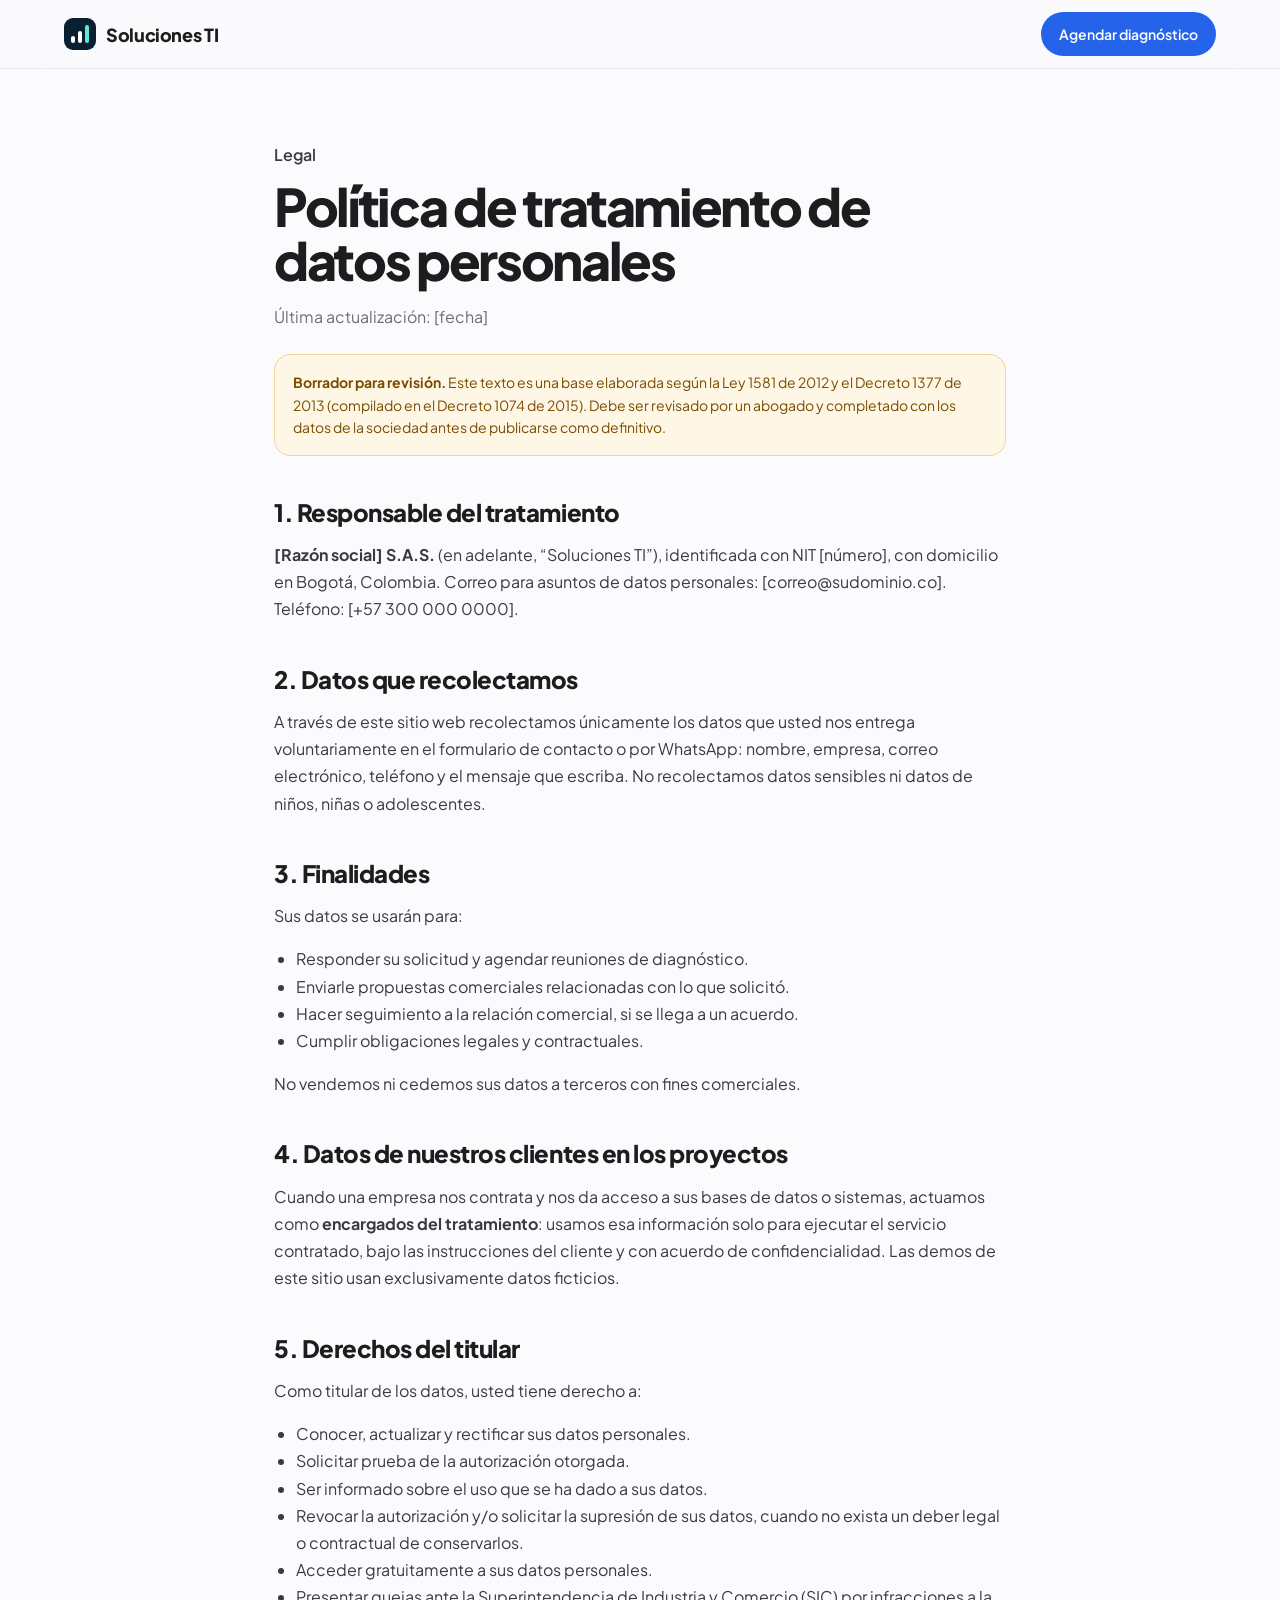
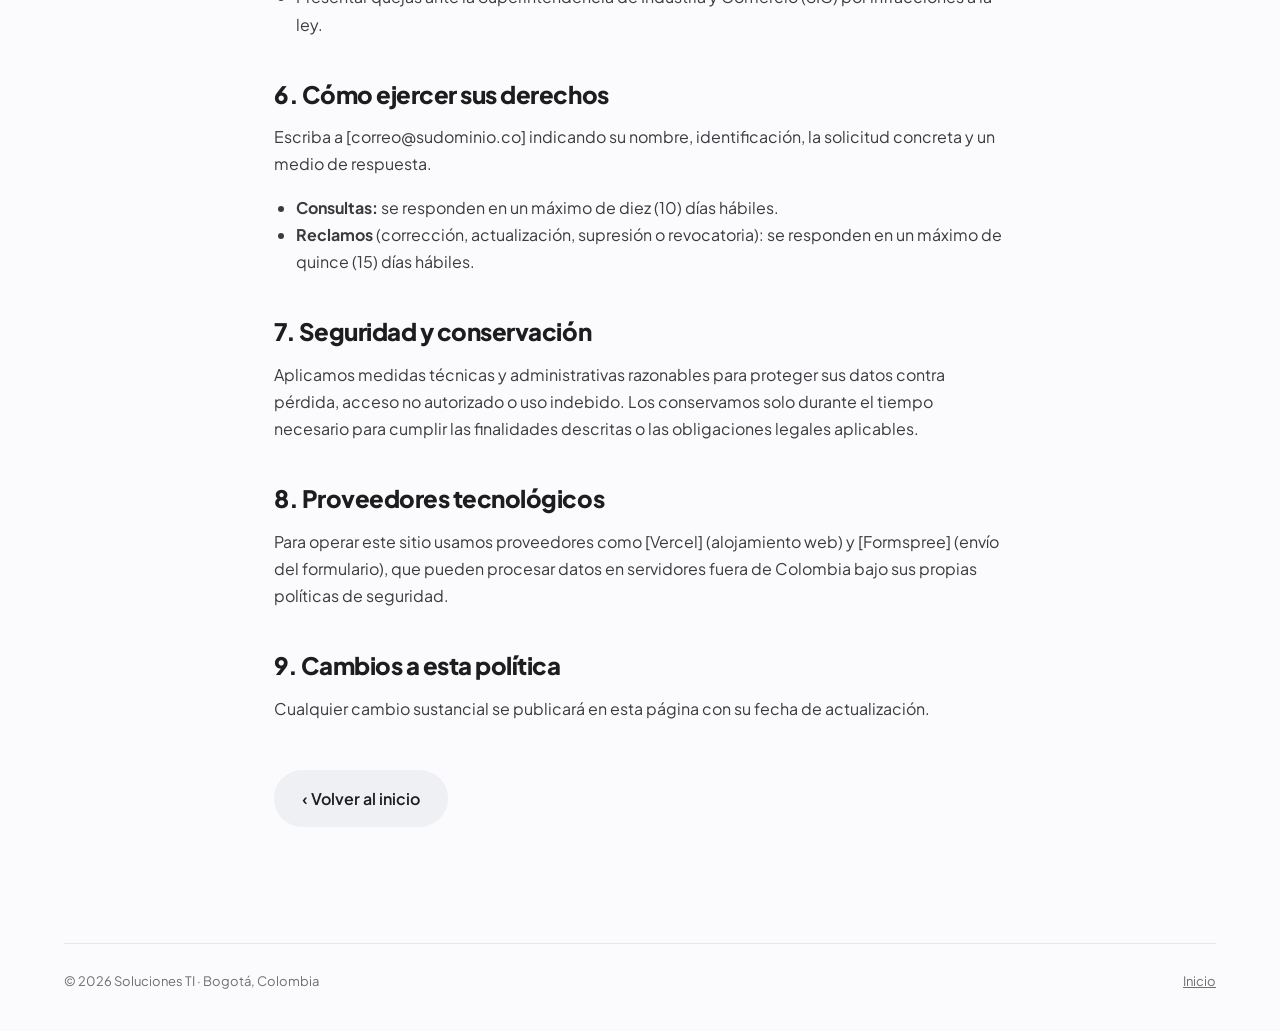
==== privacidad.html @ da324f56 "Fase 1: Soluciones TI para pymes y mapa interactivo - Mensaje para pymes con sector construcción des" ====
<!doctype html>
<html lang="es">
<head>
<meta charset="utf-8">
<meta name="viewport" content="width=device-width, initial-scale=1">
<title>Política de privacidad · Soluciones TI</title>
<meta name="description" content="Política de tratamiento de datos personales de Soluciones TI, conforme a la Ley 1581 de 2012.">
<meta name="robots" content="noindex">
<link rel="icon" href="favicon.svg" type="image/svg+xml">
<link rel="preconnect" href="https://fonts.googleapis.com">
<link rel="preconnect" href="https://fonts.gstatic.com" crossorigin>
<link rel="stylesheet" href="https://fonts.googleapis.com/css2?family=Plus+Jakarta+Sans:wght@400;500;600;700;800&display=swap">
<link rel="stylesheet" href="styles.css">
</head>
<body>
<header>
  <div class="wrap nav">
    <a href="index.html" class="brand"><span class="logo" aria-hidden="true"><i style="height:7px"></i><i style="height:12px"></i><i style="height:18px;background:var(--teal)"></i></span>Soluciones TI</a>
    <nav aria-label="Principal"><a href="index.html#contacto" class="btn btn-primary btn-sm">Agendar diagnóstico</a></nav>
  </div>
</header>

<main class="legal">
  <p class="eyebrow">Legal</p>
  <h1>Política de tratamiento de datos personales</h1>
  <p style="color:var(--muted)">Última actualización: [fecha]</p>

  <div class="draft"><strong>Borrador para revisión.</strong> Este texto es una base elaborada según la Ley 1581 de 2012 y el Decreto 1377 de 2013 (compilado en el Decreto 1074 de 2015). Debe ser revisado por un abogado y completado con los datos de la sociedad antes de publicarse como definitivo.</div>

  <h2>1. Responsable del tratamiento</h2>
  <p><strong>[Razón social] S.A.S.</strong> (en adelante, “Soluciones TI”), identificada con NIT [número], con domicilio en Bogotá, Colombia. Correo para asuntos de datos personales: [correo@sudominio.co]. Teléfono: [+57 300 000 0000].</p>

  <h2>2. Datos que recolectamos</h2>
  <p>A través de este sitio web recolectamos únicamente los datos que usted nos entrega voluntariamente en el formulario de contacto o por WhatsApp: nombre, empresa, correo electrónico, teléfono y el mensaje que escriba. No recolectamos datos sensibles ni datos de niños, niñas o adolescentes.</p>

  <h2>3. Finalidades</h2>
  <p>Sus datos se usarán para:</p>
  <ul>
    <li>Responder su solicitud y agendar reuniones de diagnóstico.</li>
    <li>Enviarle propuestas comerciales relacionadas con lo que solicitó.</li>
    <li>Hacer seguimiento a la relación comercial, si se llega a un acuerdo.</li>
    <li>Cumplir obligaciones legales y contractuales.</li>
  </ul>
  <p>No vendemos ni cedemos sus datos a terceros con fines comerciales.</p>

  <h2>4. Datos de nuestros clientes en los proyectos</h2>
  <p>Cuando una empresa nos contrata y nos da acceso a sus bases de datos o sistemas, actuamos como <strong>encargados del tratamiento</strong>: usamos esa información solo para ejecutar el servicio contratado, bajo las instrucciones del cliente y con acuerdo de confidencialidad. Las demos de este sitio usan exclusivamente datos ficticios.</p>

  <h2>5. Derechos del titular</h2>
  <p>Como titular de los datos, usted tiene derecho a:</p>
  <ul>
    <li>Conocer, actualizar y rectificar sus datos personales.</li>
    <li>Solicitar prueba de la autorización otorgada.</li>
    <li>Ser informado sobre el uso que se ha dado a sus datos.</li>
    <li>Revocar la autorización y/o solicitar la supresión de sus datos, cuando no exista un deber legal o contractual de conservarlos.</li>
    <li>Acceder gratuitamente a sus datos personales.</li>
    <li>Presentar quejas ante la Superintendencia de Industria y Comercio (SIC) por infracciones a la ley.</li>
  </ul>

  <h2>6. Cómo ejercer sus derechos</h2>
  <p>Escriba a [correo@sudominio.co] indicando su nombre, identificación, la solicitud concreta y un medio de respuesta.</p>
  <ul>
    <li><strong>Consultas:</strong> se responden en un máximo de diez (10) días hábiles.</li>
    <li><strong>Reclamos</strong> (corrección, actualización, supresión o revocatoria): se responden en un máximo de quince (15) días hábiles.</li>
  </ul>

  <h2>7. Seguridad y conservación</h2>
  <p>Aplicamos medidas técnicas y administrativas razonables para proteger sus datos contra pérdida, acceso no autorizado o uso indebido. Los conservamos solo durante el tiempo necesario para cumplir las finalidades descritas o las obligaciones legales aplicables.</p>

  <h2>8. Proveedores tecnológicos</h2>
  <p>Para operar este sitio usamos proveedores como [Vercel] (alojamiento web) y [Formspree] (envío del formulario), que pueden procesar datos en servidores fuera de Colombia bajo sus propias políticas de seguridad.</p>

  <h2>9. Cambios a esta política</h2>
  <p>Cualquier cambio sustancial se publicará en esta página con su fecha de actualización.</p>

  <p style="margin-top:48px"><a href="index.html" class="btn btn-soft btn-lg">‹ Volver al inicio</a></p>
</main>

<footer><div class="wrap"><div><span>© 2026 Soluciones TI · Bogotá, Colombia</span><span><a href="index.html">Inicio</a></span></div></div></footer>
</body>
</html>
---- styles.css ----
:root{
  --bg:#FBFBFD; --ink:#1D1D1F; --muted:#6E6E73; --soft:#8A8A90; --chip:#EEF0F4; --line:rgba(0,0,0,.08);
  --accent:#2563EB; --accent-ink:#1D4ED8; --navy:#0B1F33; --navy2:#132B45; --navy3:#2A4A6D; --teal:#5EEAD4; --teal-ink:#0F766E;
  --shadow:0 1px 2px rgba(16,24,40,.04),0 12px 32px -18px rgba(16,24,40,.18);
}
*{box-sizing:border-box}
html{scroll-behavior:smooth;scroll-padding-top:72px}
body{margin:0;background:var(--bg);color:var(--ink);font-family:'Plus Jakarta Sans',system-ui,sans-serif;-webkit-font-smoothing:antialiased;line-height:1.5}
a{color:var(--accent-ink)}
img{max-width:100%}
.wrap{max-width:1200px;margin:0 auto;padding-left:24px;padding-right:24px}
.skip{position:absolute;left:-999px;top:8px;background:#fff;padding:10px 16px;border-radius:8px;z-index:100}
.skip:focus{left:8px}

/* Header */
header{position:sticky;top:0;z-index:20;background:rgba(251,251,253,.8);backdrop-filter:saturate(180%) blur(20px);-webkit-backdrop-filter:saturate(180%) blur(20px);border-bottom:1px solid rgba(0,0,0,.06)}
.nav{display:flex;flex-wrap:wrap;align-items:center;justify-content:space-between;gap:12px;padding-top:12px;padding-bottom:12px}
.brand{display:flex;align-items:center;gap:10px;color:var(--ink);text-decoration:none;font-weight:800;font-size:18px;letter-spacing:-.02em}
.logo{width:32px;height:32px;border-radius:9px;background:var(--navy);display:flex;align-items:flex-end;justify-content:center;gap:3px;padding:7px;flex:none}
.logo i{width:4px;border-radius:2px;background:#fff;display:block}
nav{display:flex;flex-wrap:wrap;gap:2px;align-items:center;font-size:14px;font-weight:500}
.nav-link{color:#3A3A3F;text-decoration:none;padding:8px 12px;border-radius:999px;transition:background .2s}
.nav-link:hover{background:rgba(0,0,0,.05);color:var(--ink)}
@media (max-width:760px){.nav-link{display:none}.btn-sm{padding:8px 14px;font-size:13px;margin-left:0}.brand{font-size:16px}}

/* Buttons */
.btn{display:inline-flex;align-items:center;justify-content:center;gap:8px;text-decoration:none;border:0;border-radius:999px;font-weight:600;font-family:inherit;cursor:pointer;transition:transform .2s,box-shadow .25s,background .2s;min-height:44px}
.btn-primary{background:var(--accent);color:#fff}
.btn-primary:hover{transform:translateY(-1px);box-shadow:0 12px 28px -10px rgba(37,99,235,.55);color:#fff}
.btn-soft{background:var(--chip);color:var(--ink)}
.btn-soft:hover{background:#E4E6EB;color:var(--ink)}
.btn-sm{padding:10px 18px;margin-left:6px}
.btn-lg{padding:15px 28px;font-size:16px}

/* Type */
.eyebrow{margin:0 0 12px;color:var(--accent-ink);font-weight:600;font-size:17px}
h1{margin:0;font-weight:800;font-size:clamp(40px,7vw,82px);line-height:1.03;letter-spacing:-.045em;max-width:1000px}
h2{margin:0 auto;font-weight:800;font-size:clamp(32px,5vw,58px);letter-spacing:-.04em;line-height:1.06;max-width:820px}
.dim{color:var(--soft)}
.lead{margin:0;font-size:clamp(18px,2vw,21px);line-height:1.55;color:var(--muted);max-width:680px}
section{padding-bottom:130px}
.section-head{text-align:center;margin-bottom:52px}
.section-head .lead{margin:18px auto 0}

/* Hero */
.hero{padding-top:96px;padding-bottom:40px;display:flex;flex-direction:column;align-items:center;text-align:center;gap:24px}
.pill{display:inline-flex;align-items:center;gap:8px;padding:8px 16px;border-radius:999px;background:var(--chip);color:#3A3A3F;font-size:14px;font-weight:600}
.dot{width:8px;height:8px;border-radius:999px;background:#14B8A6}
.ctas{display:flex;flex-wrap:wrap;justify-content:center;gap:12px;margin-top:8px}

/* Dashboard mock */
.dash{max-width:1100px;margin:0 auto;background:var(--navy);color:#fff;border-radius:32px;padding:clamp(18px,3vw,32px);display:flex;flex-direction:column;gap:20px;box-shadow:0 50px 100px -40px rgba(11,31,51,.55)}
.dash-top{display:flex;justify-content:space-between;align-items:center;flex-wrap:wrap;gap:8px;font-size:14px;color:#9FB0C4}
.live{padding:5px 12px;border-radius:999px;background:rgba(94,234,212,.12);color:var(--teal)}
.kpis{display:grid;grid-template-columns:repeat(auto-fit,minmax(130px,1fr));gap:14px}
.kpi{background:var(--navy2);border-radius:18px;padding:18px}
.kpi small{font-size:13px;color:#9FB0C4}
.kpi b{display:block;font-size:28px;margin-top:6px}
.bars{background:var(--navy2);border-radius:18px;padding:22px;display:flex;align-items:flex-end;gap:12px;height:210px}
.bars i{flex:1;background:var(--navy3);border-radius:8px 8px 3px 3px;display:block}
.cap{font-size:13px;color:#9FB0C4}

/* Statement */
.statement{max-width:1000px;margin:0 auto;padding:40px 24px 130px;text-align:center}
.statement p:first-child{margin:0;font-weight:700;font-size:clamp(26px,4vw,46px);line-height:1.2;letter-spacing:-.03em}
.statement p+p{margin:28px auto 0;font-size:20px;line-height:1.6;color:var(--muted);max-width:640px}

/* Cards */
.grid{display:grid;grid-template-columns:repeat(auto-fit,minmax(270px,1fr));gap:20px}
.card{background:#fff;border-radius:28px;box-shadow:var(--shadow);transition:transform .3s cubic-bezier(.2,.7,.2,1),box-shadow .3s}
.card:hover{transform:translateY(-6px);box-shadow:0 2px 4px rgba(16,24,40,.04),0 28px 56px -24px rgba(16,24,40,.28)}
.service{padding:34px;display:flex;flex-direction:column;gap:12px}
.service h3{margin:6px 0 0;font-size:23px;letter-spacing:-.02em}
.service p{margin:0;color:var(--muted);line-height:1.6}
.service ul{margin:4px 0 0;padding:0;list-style:none;display:flex;flex-direction:column;gap:8px;color:#3A3A3F;font-size:15px}
.service li{display:flex;gap:10px;align-items:flex-start}
.service li::before{content:"";width:6px;height:6px;border-radius:999px;background:var(--accent);margin-top:9px;flex:none}
.stack{font-size:14px;font-weight:500;color:var(--muted);margin-top:auto !important;padding-top:6px}
.icon{width:52px;height:52px;border-radius:16px;display:flex;align-items:center;justify-content:center;flex:none}

/* Sectors */
.sectors{display:grid;grid-template-columns:repeat(auto-fit,minmax(240px,1fr));gap:16px}
.sector{background:#fff;border-radius:24px;padding:26px;box-shadow:var(--shadow);display:flex;flex-direction:column;gap:10px}
.sector h3{margin:0;font-size:19px}
.sector p{margin:0;color:var(--muted);line-height:1.55;font-size:15px}
.badge{align-self:flex-start;font-size:12px;font-weight:600;padding:3px 10px;border-radius:999px;background:#E8EEFD;color:var(--accent-ink)}

/* Portfolio */
.projects{display:grid;grid-template-columns:repeat(auto-fit,minmax(300px,1fr));gap:24px}
.project{overflow:hidden;display:flex;flex-direction:column}
.thumb{margin:12px 12px 0;background:var(--navy);height:190px;border-radius:20px;padding:20px;display:flex;align-items:center;justify-content:center;gap:10px;color:#D6DEE8;font-size:12px;font-weight:600}
.thumb.bars-thumb{align-items:flex-end;gap:8px;padding:22px}
.thumb.bars-thumb i{flex:1;background:var(--navy3);border-radius:6px 6px 2px 2px;display:block}
.body{padding:24px 28px 28px;display:flex;flex-direction:column;gap:10px;flex:1}
.body h3{margin:0;font-size:21px;letter-spacing:-.02em}
.body p{margin:0;color:var(--muted);line-height:1.55}
.body .desc{flex:1}
.body .tech{font-size:13px}
.tag{font-size:13px;font-weight:600}
.soon{font-weight:600;font-size:14px;color:var(--muted);display:inline-flex;align-items:center;gap:8px;padding-top:6px}
.soon::before{content:"";width:8px;height:8px;border-radius:999px;background:#F59E0B}
.row{background:var(--navy2);border-radius:12px;padding:10px 14px;font-size:13px;font-weight:500;display:flex;justify-content:space-between;gap:10px;width:100%}
.mini{display:grid;grid-template-columns:1fr 1fr;gap:10px;width:100%;height:100%}
.mini>div{background:var(--navy2);border-radius:12px;padding:10px 12px;color:#9FB0C4;font-weight:500;font-size:11px}
.mini b{display:block;color:#fff;font-size:16px;margin-top:2px}
.meter{height:6px;margin-top:8px;border-radius:999px}

/* Plans */
.plans{display:grid;grid-template-columns:repeat(auto-fit,minmax(280px,1fr));gap:20px;align-items:stretch}
.plan{padding:34px;display:flex;flex-direction:column;gap:14px;position:relative}
.plan .step{font-size:13px;font-weight:700;color:var(--accent-ink);letter-spacing:.04em;text-transform:uppercase}
.plan h3{margin:0;font-size:26px;letter-spacing:-.02em}
.plan .price{font-size:15px;color:var(--muted);font-weight:500}
.plan .price b{display:block;color:var(--ink);font-size:22px;letter-spacing:-.02em;margin-bottom:2px}
.plan ul{margin:6px 0 0;padding:0;list-style:none;display:flex;flex-direction:column;gap:10px;flex:1}
.plan li{display:flex;gap:10px;align-items:flex-start;color:#3A3A3F;font-size:15px;line-height:1.5}
.plan li svg{flex:none;margin-top:2px;color:var(--teal-ink)}
.plan .btn{margin-top:10px;width:100%}
.plan.featured{background:var(--navy);color:#fff;box-shadow:0 40px 80px -40px rgba(11,31,51,.6)}
.plan.featured .step{color:var(--teal)}
.plan.featured .price,.plan.featured li{color:#C9D4E1}
.plan.featured .price b{color:#fff}
.plan.featured li svg{color:var(--teal)}
.ribbon{position:absolute;top:22px;right:22px;font-size:12px;font-weight:700;padding:5px 12px;border-radius:999px;background:rgba(94,234,212,.15);color:var(--teal)}
.note{text-align:center;color:var(--muted);font-size:14px;margin:28px auto 0;max-width:640px}

/* Steps & team */
.steps{display:grid;grid-template-columns:repeat(auto-fit,minmax(220px,1fr));gap:40px 32px;text-align:center}
.steps .n{font-size:54px;font-weight:800;letter-spacing:-.04em;color:var(--accent)}
.steps h3{margin:8px 0;font-size:20px}
.steps p{margin:0 auto;color:var(--muted);line-height:1.6;max-width:240px}
.team{display:grid;grid-template-columns:repeat(auto-fit,minmax(220px,1fr));gap:28px;text-align:center;max-width:900px;margin:0 auto}
.team>div{display:flex;flex-direction:column;align-items:center;gap:6px}
.avatar{width:150px;height:150px;border-radius:999px;background:var(--chip);display:flex;align-items:center;justify-content:center;color:var(--muted);font-size:14px;overflow:hidden}
.avatar img{width:100%;height:100%;object-fit:cover}
.team h3{margin:16px 0 0;font-size:19px}
.team p{margin:0;color:var(--muted)}

/* Contact */
.contact{background:var(--navy);color:#fff;border-radius:36px;padding:clamp(24px,5vw,64px);display:grid;grid-template-columns:repeat(auto-fit,minmax(290px,1fr));gap:44px;box-shadow:0 50px 100px -40px rgba(11,31,51,.55)}
.contact h2{margin:0;font-size:clamp(30px,4vw,46px);text-align:left}
.contact-info{display:flex;flex-direction:column;gap:18px;align-items:flex-start}
.contact-info p{margin:0}
.contact-links{display:flex;flex-direction:column;gap:10px}
.contact-links a{color:#fff;text-decoration:none;display:inline-flex;align-items:center;gap:10px;font-weight:500}
.contact-links a:hover{text-decoration:underline}
form{background:#fff;color:var(--ink);border-radius:26px;padding:28px;display:flex;flex-direction:column;gap:16px}
label{font-weight:600;font-size:14px;display:flex;flex-direction:column;gap:6px}
input,textarea,select{border:1px solid #C9CDD4;border-radius:12px;padding:13px 14px;font-size:16px;font-family:inherit;background:var(--bg);font-weight:400;color:var(--ink)}
input:focus,textarea:focus,select:focus{outline:2px solid var(--accent);outline-offset:1px}
.consent{flex-direction:row;align-items:flex-start;gap:10px;font-weight:400;font-size:13px;color:var(--muted);line-height:1.5}
.consent input{width:20px;height:20px;margin:1px 0 0;flex:none;accent-color:var(--accent)}
.form-status{margin:0;font-size:14px;font-weight:600;min-height:20px}
.form-status.ok{color:var(--teal-ink)}
.form-status.err{color:#B42318}

/* Footer */
footer .wrap>div{border-top:1px solid var(--line);padding:28px 0 40px;display:flex;flex-wrap:wrap;justify-content:space-between;gap:16px;font-size:13px;color:var(--muted)}
footer a{color:var(--muted)}

/* WhatsApp float */
.wa{position:fixed;right:20px;bottom:20px;z-index:30;width:58px;height:58px;border-radius:999px;background:#25D366;color:#fff;display:flex;align-items:center;justify-content:center;box-shadow:0 14px 30px -10px rgba(0,0,0,.4);transition:transform .2s}
.wa:hover{transform:scale(1.06)}

/* Legal page */
.legal{max-width:780px;margin:0 auto;padding:72px 24px 100px}
.legal h1{font-size:clamp(34px,5vw,52px);margin-bottom:12px}
.legal h2{font-size:24px;letter-spacing:-.02em;margin:44px 0 12px;text-align:left;max-width:none}
.legal p,.legal li{color:#3A3A3F;line-height:1.7;font-size:16px}
.legal ul{padding-left:22px}
.draft{background:#FFF7E6;border:1px solid #F5D49A;color:#7A4B00;border-radius:16px;padding:16px 18px;font-size:14px;line-height:1.6;margin:24px 0 8px}

/* Scroll reveal */
.reveal{opacity:0;transform:translateY(44px);transition:opacity .9s cubic-bezier(.2,.7,.2,1),transform .9s cubic-bezier(.2,.7,.2,1)}
.rise{opacity:.4;transform:perspective(1400px) rotateX(14deg) scale(.92);transition:opacity 1.2s cubic-bezier(.2,.7,.2,1),transform 1.2s cubic-bezier(.2,.7,.2,1)}
.reveal.in,.rise.in{opacity:1;transform:none}
.d2{transition-delay:.12s}.d3{transition-delay:.24s}
.no-js .reveal,.no-js .rise{opacity:1;transform:none}
@media (prefers-reduced-motion: reduce){.reveal,.rise{opacity:1;transform:none;transition:none}html{scroll-behavior:auto}}

/* Mapa interactivo */
.map-card{background:var(--navy);border-radius:36px;padding:clamp(14px,2.5vw,28px);display:grid;grid-template-columns:minmax(0,1.65fr) minmax(280px,1fr);gap:clamp(14px,2vw,24px);box-shadow:0 50px 100px -40px rgba(11,31,51,.55)}
@media (max-width:900px){.map-card{grid-template-columns:1fr}}
.map{position:relative;aspect-ratio:10/7;border-radius:24px;overflow:hidden;
  background:
    linear-gradient(rgba(94,234,212,.06) 1px,transparent 1px) 0 0/40px 40px,
    linear-gradient(90deg,rgba(94,234,212,.06) 1px,transparent 1px) 0 0/40px 40px,
    linear-gradient(rgba(255,255,255,.035) 1px,transparent 1px) 0 0/8px 8px,
    linear-gradient(90deg,rgba(255,255,255,.035) 1px,transparent 1px) 0 0/8px 8px,
    radial-gradient(ellipse at 50% 50%,#17406B 0%,#0F2E4F 55%,#0C2540 100%)}
@media (min-width:901px){.map{aspect-ratio:auto;min-height:580px;height:100%}}
@media (max-width:640px){.map{aspect-ratio:1/1.1}}
.map-lines{position:absolute;inset:0;width:100%;height:100%}
.map-lines .ring{fill:none;stroke:rgba(255,255,255,.12);stroke-width:1.5;stroke-dasharray:3 7;vector-effect:non-scaling-stroke}
.map-lines .link{fill:none;stroke:rgba(255,255,255,.22);stroke-width:1.5;vector-effect:non-scaling-stroke;transition:stroke .3s}
.map-lines .flow{fill:none;stroke:var(--teal);stroke-width:2.5;stroke-linecap:round;stroke-dasharray:6 22;vector-effect:non-scaling-stroke;opacity:.35;animation:flow 2.4s linear infinite}
.map-lines .flow.on{opacity:1;stroke-width:3}
.map-lines .link.on{stroke:rgba(94,234,212,.55)}
@keyframes flow{to{stroke-dashoffset:-56}}
.hub{position:absolute;left:50%;top:50%;transform:translate(-50%,-50%);width:clamp(96px,17%,150px);aspect-ratio:1;border-radius:999px;background:radial-gradient(circle,#1F5A8F,#163F66);border:1px solid rgba(94,234,212,.35);box-shadow:0 0 0 10px rgba(94,234,212,.06),0 0 0 22px rgba(94,234,212,.04),0 20px 40px -10px rgba(0,0,0,.5);display:flex;flex-direction:column;align-items:center;justify-content:center;gap:8px;color:#fff;text-align:center;z-index:1}
.hub b{font-size:clamp(10px,1.3vw,14px);line-height:1.15}
.hub-logo{display:flex;align-items:flex-end;gap:4px}
.hub-logo i{width:6px;border-radius:3px;background:#fff;display:block}
.node{position:absolute;transform:translate(-50%,-50%);z-index:2;display:flex;flex-direction:column;align-items:center;gap:8px;background:none;border:0;padding:6px;cursor:pointer;font-family:inherit;color:#D6E2EE;border-radius:18px;width:clamp(78px,15%,132px)}
.node .tile{position:relative;width:clamp(44px,6.2vw,64px);aspect-ratio:1;border-radius:18px;background:linear-gradient(160deg,#FFFFFF,#DCE6F2);color:var(--navy);display:flex;align-items:center;justify-content:center;box-shadow:0 10px 0 -2px #9DB2C8,0 22px 30px -12px rgba(0,0,0,.6);transition:transform .25s cubic-bezier(.2,.7,.2,1),box-shadow .25s}
.node .tile svg{width:46%;height:46%}
.node .lbl{font-size:clamp(11px,1.15vw,14px);font-weight:600;line-height:1.2;text-align:center;text-shadow:0 1px 6px rgba(0,0,0,.4)}
.node:hover .tile{transform:translateY(-4px)}
.node:focus-visible{outline:2px solid var(--teal);outline-offset:2px}
.node[aria-pressed="true"] .tile{background:linear-gradient(160deg,#7FF3E1,#3CCFB8);transform:translateY(-6px);box-shadow:0 10px 0 -2px #1E9C88,0 0 0 8px rgba(94,234,212,.18),0 24px 34px -12px rgba(0,0,0,.6)}
.node[aria-pressed="true"] .lbl{color:#fff}
.node .pin{position:absolute;top:-5px;right:-5px;width:12px;height:12px;border-radius:999px;background:#fff;border:3px solid var(--accent);animation:pulse 2s infinite}
.node[aria-pressed="true"] .pin{display:none}
@keyframes pulse{0%{box-shadow:0 0 0 0 rgba(255,255,255,.6)}70%{box-shadow:0 0 0 10px rgba(255,255,255,0)}100%{box-shadow:0 0 0 0 rgba(255,255,255,0)}}
.map-panel{background:#fff;border-radius:24px;padding:clamp(22px,2.5vw,32px);display:flex;flex-direction:column;gap:10px;color:var(--ink)}
.map-panel.swap{animation:swap .45s cubic-bezier(.2,.7,.2,1)}
@keyframes swap{from{opacity:0;transform:translateY(12px)}to{opacity:1;transform:none}}
.panel-icon{width:48px;height:48px;border-radius:14px;background:#E8EEFD;color:var(--accent-ink);display:flex;align-items:center;justify-content:center}
.panel-icon svg{width:24px;height:24px}
.panel-kicker{margin:6px 0 0;font-size:13px;font-weight:600;color:var(--accent-ink)}
.map-panel h3{margin:0;font-size:26px;letter-spacing:-.02em}
.panel-pain{margin:0;color:var(--muted);line-height:1.6}
.panel-label{margin:10px 0 0;font-size:13px;font-weight:700;letter-spacing:.04em;text-transform:uppercase;color:#3A3A3F}
.map-panel ul{margin:0;padding:0;list-style:none;display:flex;flex-direction:column;gap:8px}
.map-panel li{display:flex;gap:10px;color:#3A3A3F;font-size:15px;line-height:1.5}
.map-panel li::before{content:"";width:6px;height:6px;border-radius:999px;background:var(--teal-ink);margin-top:9px;flex:none}
.panel-chips{display:flex;flex-wrap:wrap;gap:8px}
.panel-chips span{font-size:13px;font-weight:600;padding:6px 12px;border-radius:999px;background:var(--chip);color:#3A3A3F}
.map-panel .btn{margin-top:auto;width:100%}
.map-panel .btn{margin-top:14px}
@media (prefers-reduced-motion: reduce){.map-lines .flow,.node .pin{animation:none}}
@media (max-width:640px){.hub{width:76px;gap:4px;box-shadow:0 0 0 6px rgba(94,234,212,.06),0 12px 24px -8px rgba(0,0,0,.5)}.hub b{font-size:9px}.hub-logo i{width:4px}}
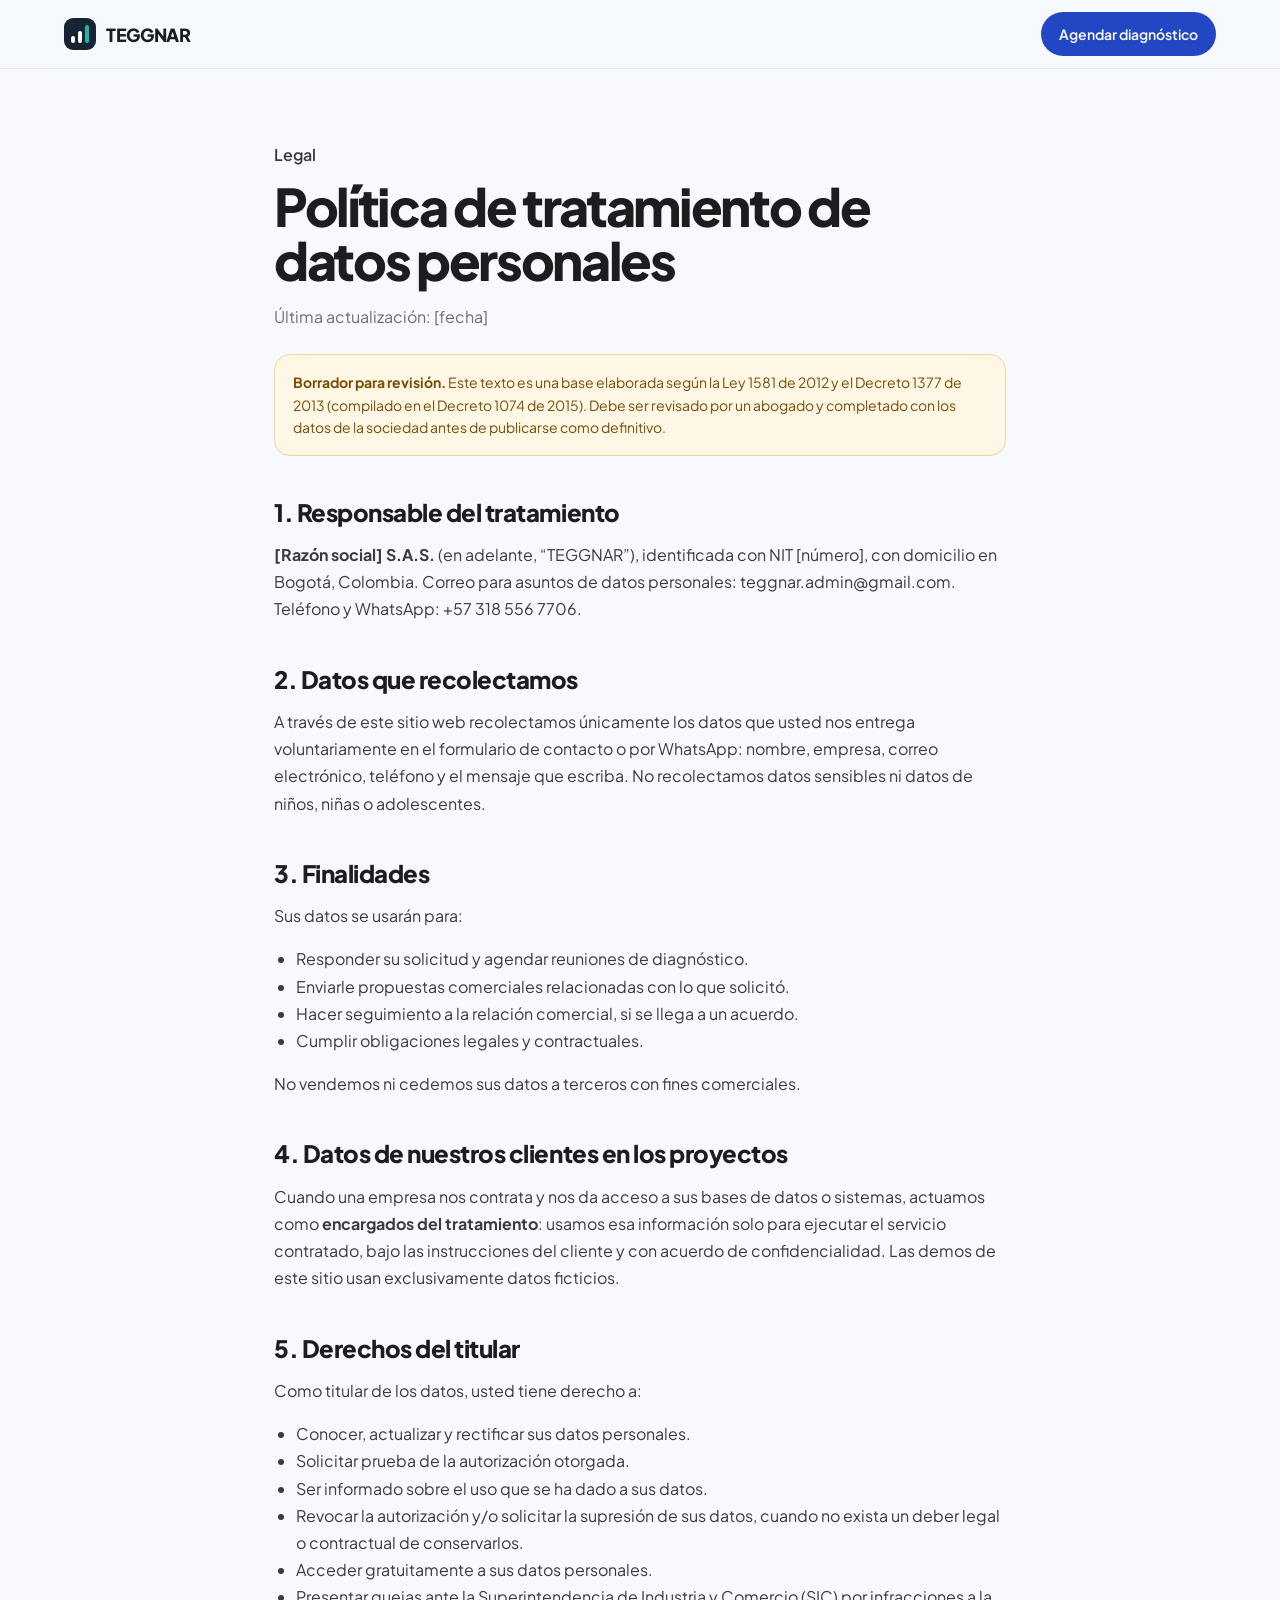
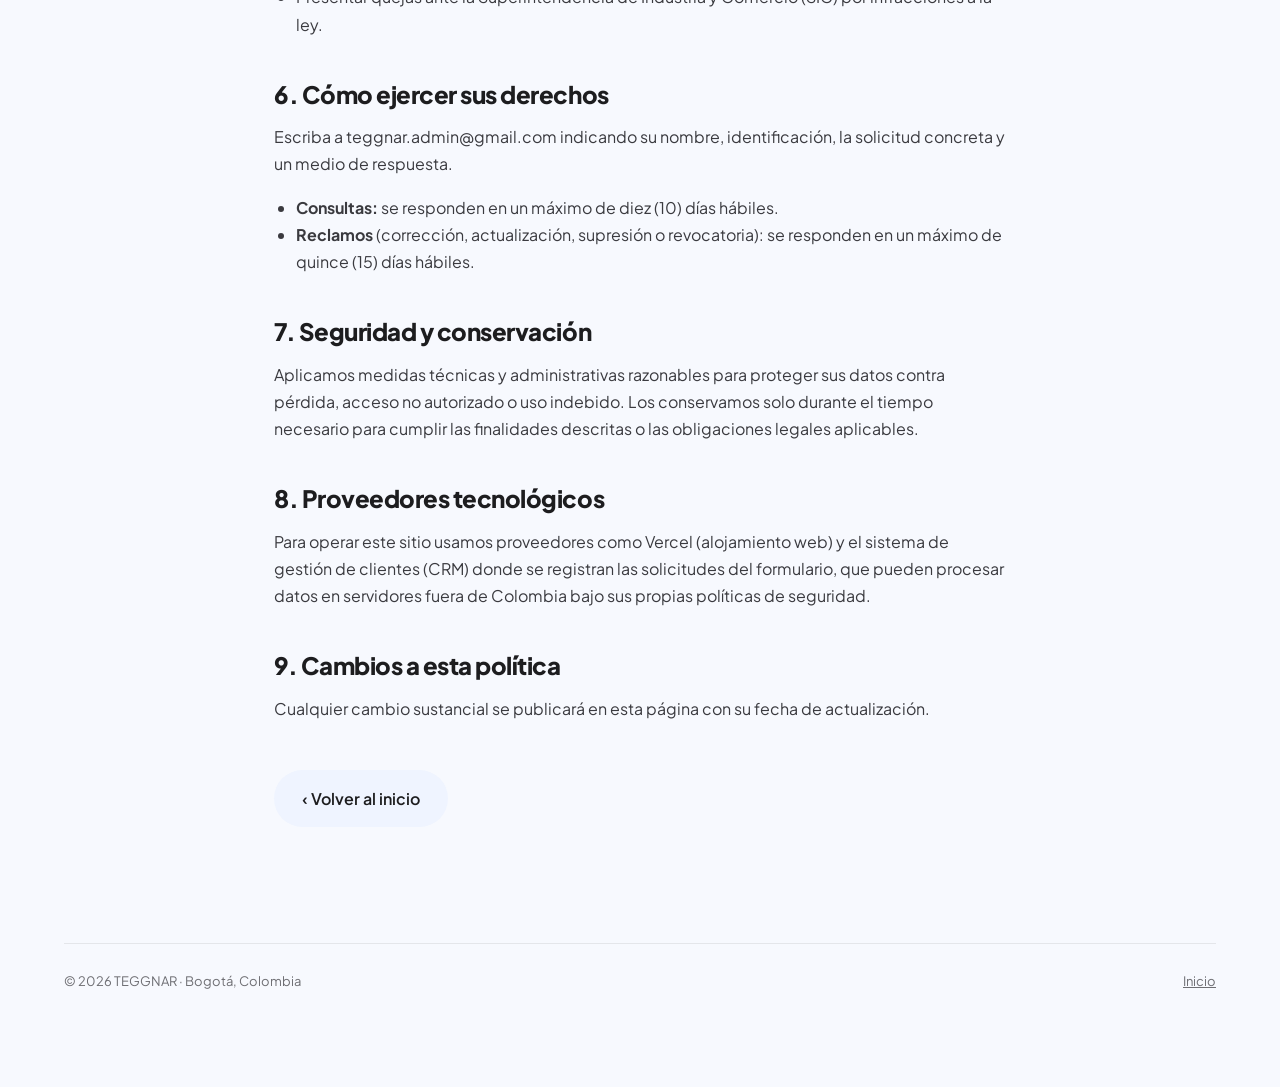
==== commit 4afca530: "WhatsApp de Fabián, formulario listo para el CRM y ajustes responsive - WhatsApp +57 318 556 7706 en" ====
--- a/privacidad.html
+++ b/privacidad.html
@@ -3,9 +3,10 @@
 <head>
 <meta charset="utf-8">
 <meta name="viewport" content="width=device-width, initial-scale=1">
-<title>Política de privacidad · Soluciones TI</title>
-<meta name="description" content="Política de tratamiento de datos personales de Soluciones TI, conforme a la Ley 1581 de 2012.">
+<title>Política de privacidad · TEGGNAR</title>
+<meta name="description" content="Política de tratamiento de datos personales de TEGGNAR, conforme a la Ley 1581 de 2012.">
 <meta name="robots" content="noindex">
+<link rel="canonical" href="https://teggnar.com/privacidad">
 <link rel="icon" href="favicon.svg" type="image/svg+xml">
 <link rel="preconnect" href="https://fonts.googleapis.com">
 <link rel="preconnect" href="https://fonts.gstatic.com" crossorigin>
@@ -15,7 +16,7 @@
 <body>
 <header>
   <div class="wrap nav">
-    <a href="index.html" class="brand"><span class="logo" aria-hidden="true"><i style="height:7px"></i><i style="height:12px"></i><i style="height:18px;background:var(--teal)"></i></span>Soluciones TI</a>
+    <a href="index.html" class="brand"><span class="logo" aria-hidden="true"><i style="height:7px"></i><i style="height:12px"></i><i style="height:18px;background:var(--teal)"></i></span>TEGGNAR</a>
     <nav aria-label="Principal"><a href="index.html#contacto" class="btn btn-primary btn-sm">Agendar diagnóstico</a></nav>
   </div>
 </header>
@@ -28,7 +29,7 @@
   <div class="draft"><strong>Borrador para revisión.</strong> Este texto es una base elaborada según la Ley 1581 de 2012 y el Decreto 1377 de 2013 (compilado en el Decreto 1074 de 2015). Debe ser revisado por un abogado y completado con los datos de la sociedad antes de publicarse como definitivo.</div>
 
   <h2>1. Responsable del tratamiento</h2>
-  <p><strong>[Razón social] S.A.S.</strong> (en adelante, “Soluciones TI”), identificada con NIT [número], con domicilio en Bogotá, Colombia. Correo para asuntos de datos personales: [correo@sudominio.co]. Teléfono: [+57 300 000 0000].</p>
+  <p><strong>[Razón social] S.A.S.</strong> (en adelante, “TEGGNAR”), identificada con NIT [número], con domicilio en Bogotá, Colombia. Correo para asuntos de datos personales: teggnar.admin@gmail.com. Teléfono y WhatsApp: +57 318 556 7706.</p>
 
   <h2>2. Datos que recolectamos</h2>
   <p>A través de este sitio web recolectamos únicamente los datos que usted nos entrega voluntariamente en el formulario de contacto o por WhatsApp: nombre, empresa, correo electrónico, teléfono y el mensaje que escriba. No recolectamos datos sensibles ni datos de niños, niñas o adolescentes.</p>
@@ -58,7 +59,7 @@
   </ul>
 
   <h2>6. Cómo ejercer sus derechos</h2>
-  <p>Escriba a [correo@sudominio.co] indicando su nombre, identificación, la solicitud concreta y un medio de respuesta.</p>
+  <p>Escriba a teggnar.admin@gmail.com indicando su nombre, identificación, la solicitud concreta y un medio de respuesta.</p>
   <ul>
     <li><strong>Consultas:</strong> se responden en un máximo de diez (10) días hábiles.</li>
     <li><strong>Reclamos</strong> (corrección, actualización, supresión o revocatoria): se responden en un máximo de quince (15) días hábiles.</li>
@@ -68,7 +69,7 @@
   <p>Aplicamos medidas técnicas y administrativas razonables para proteger sus datos contra pérdida, acceso no autorizado o uso indebido. Los conservamos solo durante el tiempo necesario para cumplir las finalidades descritas o las obligaciones legales aplicables.</p>
 
   <h2>8. Proveedores tecnológicos</h2>
-  <p>Para operar este sitio usamos proveedores como [Vercel] (alojamiento web) y [Formspree] (envío del formulario), que pueden procesar datos en servidores fuera de Colombia bajo sus propias políticas de seguridad.</p>
+  <p>Para operar este sitio usamos proveedores como Vercel (alojamiento web) y el sistema de gestión de clientes (CRM) donde se registran las solicitudes del formulario, que pueden procesar datos en servidores fuera de Colombia bajo sus propias políticas de seguridad.</p>
 
   <h2>9. Cambios a esta política</h2>
   <p>Cualquier cambio sustancial se publicará en esta página con su fecha de actualización.</p>
@@ -76,6 +77,6 @@
   <p style="margin-top:48px"><a href="index.html" class="btn btn-soft btn-lg">‹ Volver al inicio</a></p>
 </main>
 
-<footer><div class="wrap"><div><span>© 2026 Soluciones TI · Bogotá, Colombia</span><span><a href="index.html">Inicio</a></span></div></div></footer>
+<footer><div class="wrap"><div><span>© 2026 TEGGNAR · Bogotá, Colombia</span><span><a href="index.html">Inicio</a></span></div></div></footer>
 </body>
 </html>
--- a/styles.css
+++ b/styles.css
@@ -1,6 +1,6 @@
 :root{
-  --bg:#FBFBFD; --ink:#1D1D1F; --muted:#6E6E73; --soft:#8A8A90; --chip:#EEF0F4; --line:rgba(0,0,0,.08);
-  --accent:#2563EB; --accent-ink:#1D4ED8; --navy:#0B1F33; --navy2:#132B45; --navy3:#2A4A6D; --teal:#5EEAD4; --teal-ink:#0F766E;
+  --bg:#F7F9FE; --ink:#1D1D1F; --muted:#6E6E73; --soft:#8A8A90; --chip:#EFF4FF; --line:rgba(0,0,0,.08);
+  --accent:#2246C4; --accent-ink:#1B389E; --navy:#182333; --navy2:#22324A; --navy3:#34496A; --teal:#20B7A9; --teal-ink:#0B776D;
   --shadow:0 1px 2px rgba(16,24,40,.04),0 12px 32px -18px rgba(16,24,40,.18);
 }
 *{box-sizing:border-box}
@@ -13,7 +13,7 @@
 .skip:focus{left:8px}
 
 /* Header */
-header{position:sticky;top:0;z-index:20;background:rgba(251,251,253,.8);backdrop-filter:saturate(180%) blur(20px);-webkit-backdrop-filter:saturate(180%) blur(20px);border-bottom:1px solid rgba(0,0,0,.06)}
+header{position:sticky;top:0;z-index:20;background:rgba(247,249,254,.8);backdrop-filter:saturate(180%) blur(20px);-webkit-backdrop-filter:saturate(180%) blur(20px);border-bottom:1px solid rgba(0,0,0,.06)}
 .nav{display:flex;flex-wrap:wrap;align-items:center;justify-content:space-between;gap:12px;padding-top:12px;padding-bottom:12px}
 .brand{display:flex;align-items:center;gap:10px;color:var(--ink);text-decoration:none;font-weight:800;font-size:18px;letter-spacing:-.02em}
 .logo{width:32px;height:32px;border-radius:9px;background:var(--navy);display:flex;align-items:flex-end;justify-content:center;gap:3px;padding:7px;flex:none}
@@ -26,9 +26,9 @@
 /* Buttons */
 .btn{display:inline-flex;align-items:center;justify-content:center;gap:8px;text-decoration:none;border:0;border-radius:999px;font-weight:600;font-family:inherit;cursor:pointer;transition:transform .2s,box-shadow .25s,background .2s;min-height:44px}
 .btn-primary{background:var(--accent);color:#fff}
-.btn-primary:hover{transform:translateY(-1px);box-shadow:0 12px 28px -10px rgba(37,99,235,.55);color:#fff}
+.btn-primary:hover{transform:translateY(-1px);box-shadow:0 12px 28px -10px rgba(34,70,196,.55);color:#fff}
 .btn-soft{background:var(--chip);color:var(--ink)}
-.btn-soft:hover{background:#E4E6EB;color:var(--ink)}
+.btn-soft:hover{background:#E2EAFB;color:var(--ink)}
 .btn-sm{padding:10px 18px;margin-left:6px}
 .btn-lg{padding:15px 28px;font-size:16px}
 
@@ -45,20 +45,67 @@
 /* Hero */
 .hero{padding-top:96px;padding-bottom:40px;display:flex;flex-direction:column;align-items:center;text-align:center;gap:24px}
 .pill{display:inline-flex;align-items:center;gap:8px;padding:8px 16px;border-radius:999px;background:var(--chip);color:#3A3A3F;font-size:14px;font-weight:600}
-.dot{width:8px;height:8px;border-radius:999px;background:#14B8A6}
+.dot{width:8px;height:8px;border-radius:999px;background:#20B7A9}
 .ctas{display:flex;flex-wrap:wrap;justify-content:center;gap:12px;margin-top:8px}
 
 /* Dashboard mock */
-.dash{max-width:1100px;margin:0 auto;background:var(--navy);color:#fff;border-radius:32px;padding:clamp(18px,3vw,32px);display:flex;flex-direction:column;gap:20px;box-shadow:0 50px 100px -40px rgba(11,31,51,.55)}
-.dash-top{display:flex;justify-content:space-between;align-items:center;flex-wrap:wrap;gap:8px;font-size:14px;color:#9FB0C4}
-.live{padding:5px 12px;border-radius:999px;background:rgba(94,234,212,.12);color:var(--teal)}
-.kpis{display:grid;grid-template-columns:repeat(auto-fit,minmax(130px,1fr));gap:14px}
-.kpi{background:var(--navy2);border-radius:18px;padding:18px}
-.kpi small{font-size:13px;color:#9FB0C4}
-.kpi b{display:block;font-size:28px;margin-top:6px}
-.bars{background:var(--navy2);border-radius:18px;padding:22px;display:flex;align-items:flex-end;gap:12px;height:210px}
-.bars i{flex:1;background:var(--navy3);border-radius:8px 8px 3px 3px;display:block}
-.cap{font-size:13px;color:#9FB0C4}
+.dash{max-width:1140px;margin:0 auto;background:var(--navy);color:#fff;border-radius:32px;padding:clamp(16px,2.6vw,30px);display:flex;flex-direction:column;gap:18px;box-shadow:0 50px 100px -40px rgba(24,35,51,.55)}
+.dash-top{display:flex;justify-content:space-between;align-items:center;flex-wrap:wrap;gap:10px}
+.dash-id{display:flex;flex-direction:column;gap:2px}
+.dash-title{font-weight:700;font-size:15px}
+.dash-sub{font-size:12px;color:#A3B1C6}
+.dash-right{display:flex;align-items:center;gap:8px}
+.live{display:inline-flex;align-items:center;gap:8px;padding:6px 12px;border-radius:999px;background:rgba(32,183,169,.12);color:#6FD8CC;font-size:13px;font-weight:600;font-variant-numeric:tabular-nums}
+.live-dot{width:8px;height:8px;border-radius:999px;background:#20B7A9;animation:pulse-t 1.6s infinite}
+.paused .live-dot{animation:none;background:#A3B1C6}
+@keyframes pulse-t{0%{box-shadow:0 0 0 0 rgba(32,183,169,.7)}70%{box-shadow:0 0 0 8px rgba(32,183,169,0)}100%{box-shadow:0 0 0 0 rgba(32,183,169,0)}}
+.ld-pause{width:36px;height:36px;border-radius:999px;border:0;background:var(--navy2);color:#C8D2E0;display:flex;align-items:center;justify-content:center;cursor:pointer}
+.ld-pause:hover{background:var(--navy3);color:#fff}
+.ld-pause:focus-visible,.ld-tabs button:focus-visible{outline:2px solid #6FD8CC;outline-offset:2px}
+.kpis{display:grid;grid-template-columns:repeat(4,minmax(0,1fr));gap:12px}
+@media (max-width:900px){.kpis{grid-template-columns:repeat(2,minmax(0,1fr))}}
+.kpi{background:var(--navy2);border-radius:18px;padding:16px 16px 10px;display:flex;flex-direction:column;gap:4px;min-width:0;position:relative;overflow:hidden}
+.kpi small{font-size:12.5px;color:#A3B1C6}
+.kpi b{display:block;font-size:clamp(20px,2.4vw,28px);letter-spacing:-.02em;font-variant-numeric:tabular-nums;white-space:nowrap}
+.kpi .delta{font-size:12px;font-weight:600;display:inline-flex;align-items:center;gap:4px;color:#C8D2E0;font-variant-numeric:tabular-nums}
+.kpi .delta i{font-style:normal;font-size:11px;padding:2px 6px;border-radius:999px}
+.kpi .delta.good i{background:rgba(27,165,151,.18);color:#6FD8CC}
+.kpi .delta.bad i{background:rgba(217,112,63,.2);color:#F2A27B}
+.kpi .spark{width:100%;height:30px;display:block;margin-top:2px}
+.kpi.flash b{animation:flash .8s}
+@keyframes flash{0%{color:#6FD8CC}100%{color:#fff}}
+.dash-main{display:grid;grid-template-columns:minmax(0,1fr) 300px;gap:14px}
+@media (max-width:900px){.dash-main{grid-template-columns:1fr}}
+.chart-card{background:var(--navy2);border-radius:18px;padding:14px 16px 10px;display:flex;flex-direction:column;gap:8px;min-width:0}
+.chart-head{display:flex;justify-content:space-between;align-items:center;flex-wrap:wrap;gap:10px}
+.ld-tabs{display:inline-flex;gap:2px;padding:3px;background:rgba(255,255,255,.06);border-radius:999px}
+.ld-tabs button{white-space:nowrap;border:0;background:transparent;color:#A3B1C6;font:600 13px 'Plus Jakarta Sans',sans-serif;padding:8px 14px;border-radius:999px;cursor:pointer;min-height:36px}
+.ld-tabs button[aria-selected="true"]{background:#fff;color:var(--navy)}
+.ld-legend{display:flex;gap:14px;font-size:12px;color:#C8D2E0}
+.ld-legend span{display:inline-flex;align-items:center;gap:6px}
+.ld-legend i{display:inline-block;width:14px;height:3px;border-radius:2px}
+.ld-legend i.ld-dash{background:repeating-linear-gradient(90deg,#8FA0B8 0 4px,transparent 4px 7px)}
+.ld-legend i.sq{width:10px;height:10px;border-radius:3px}
+.chart-wrap{position:relative;height:clamp(200px,24vw,250px)}
+#ld-chart{position:absolute;inset:0;width:100%;height:100%;overflow:visible;font-family:'Plus Jakarta Sans',sans-serif}
+#ld-chart text{fill:#8FA0B8;font-size:11px;font-variant-numeric:tabular-nums}
+#ld-chart .val{fill:#fff;font-weight:700;font-size:12px}
+#ld-chart .grid{stroke:rgba(255,255,255,.07);stroke-width:1}
+#ld-chart .base{stroke:rgba(255,255,255,.22);stroke-width:1}
+.ld-tip{position:absolute;pointer-events:none;background:#fff;color:var(--ink);border-radius:12px;padding:8px 12px;font-size:12px;line-height:1.5;box-shadow:0 12px 30px -10px rgba(0,0,0,.5);white-space:nowrap;transform:translate(-50%,calc(-100% - 12px));z-index:3}
+.ld-tip b{font-variant-numeric:tabular-nums}
+.ld-tip .sw{display:inline-block;width:8px;height:8px;border-radius:2px;margin-right:6px}
+.feed{background:var(--navy2);border-radius:18px;padding:14px 16px;display:flex;flex-direction:column;gap:8px;min-width:0}
+.feed-title{margin:0;font-size:13px;font-weight:700;color:#C8D2E0}
+.feed ul{list-style:none;margin:0;padding:0;display:flex;flex-direction:column;gap:6px;overflow:hidden;max-height:250px;-webkit-mask-image:linear-gradient(#000 80%,transparent);mask-image:linear-gradient(#000 80%,transparent)}
+@media (max-width:900px){.feed ul{max-height:200px}}
+.feed li{display:flex;gap:10px;align-items:flex-start;padding:8px 10px;border-radius:12px;background:rgba(255,255,255,.04);font-size:12.5px;line-height:1.4;color:#E4EAF2}
+.feed li.new{animation:feedin .5s cubic-bezier(.2,.7,.2,1)}
+@keyframes feedin{from{opacity:0;transform:translateY(-10px)}to{opacity:1;transform:none}}
+.feed .ic{flex:none;width:22px;height:22px;border-radius:7px;display:flex;align-items:center;justify-content:center;font-size:12px;font-weight:800;color:var(--navy)}
+.feed .meta{display:block;color:#8FA0B8;font-size:11.5px;margin-top:1px}
+.feed .amt{font-weight:700;font-variant-numeric:tabular-nums}
+.cap{font-size:12.5px;color:#A3B1C6}
 
 /* Statement */
 .statement{max-width:1000px;margin:0 auto;padding:40px 24px 130px;text-align:center}
@@ -66,7 +113,7 @@
 .statement p+p{margin:28px auto 0;font-size:20px;line-height:1.6;color:var(--muted);max-width:640px}
 
 /* Cards */
-.grid{display:grid;grid-template-columns:repeat(auto-fit,minmax(270px,1fr));gap:20px}
+.grid{display:grid;grid-template-columns:repeat(auto-fit,minmax(min(270px,100%),1fr));gap:20px}
 .card{background:#fff;border-radius:28px;box-shadow:var(--shadow);transition:transform .3s cubic-bezier(.2,.7,.2,1),box-shadow .3s}
 .card:hover{transform:translateY(-6px);box-shadow:0 2px 4px rgba(16,24,40,.04),0 28px 56px -24px rgba(16,24,40,.28)}
 .service{padding:34px;display:flex;flex-direction:column;gap:12px}
@@ -79,14 +126,14 @@
 .icon{width:52px;height:52px;border-radius:16px;display:flex;align-items:center;justify-content:center;flex:none}
 
 /* Sectors */
-.sectors{display:grid;grid-template-columns:repeat(auto-fit,minmax(240px,1fr));gap:16px}
+.sectors{display:grid;grid-template-columns:repeat(auto-fit,minmax(min(240px,100%),1fr));gap:16px}
 .sector{background:#fff;border-radius:24px;padding:26px;box-shadow:var(--shadow);display:flex;flex-direction:column;gap:10px}
 .sector h3{margin:0;font-size:19px}
 .sector p{margin:0;color:var(--muted);line-height:1.55;font-size:15px}
-.badge{align-self:flex-start;font-size:12px;font-weight:600;padding:3px 10px;border-radius:999px;background:#E8EEFD;color:var(--accent-ink)}
+.badge{align-self:flex-start;font-size:12px;font-weight:600;padding:3px 10px;border-radius:999px;background:#E3EAFF;color:var(--accent-ink)}
 
 /* Portfolio */
-.projects{display:grid;grid-template-columns:repeat(auto-fit,minmax(300px,1fr));gap:24px}
+.projects{display:grid;grid-template-columns:repeat(auto-fit,minmax(min(300px,100%),1fr));gap:24px}
 .project{overflow:hidden;display:flex;flex-direction:column}
 .thumb{margin:12px 12px 0;background:var(--navy);height:190px;border-radius:20px;padding:20px;display:flex;align-items:center;justify-content:center;gap:10px;color:#D6DEE8;font-size:12px;font-weight:600}
 .thumb.bars-thumb{align-items:flex-end;gap:8px;padding:22px}
@@ -101,12 +148,12 @@
 .soon::before{content:"";width:8px;height:8px;border-radius:999px;background:#F59E0B}
 .row{background:var(--navy2);border-radius:12px;padding:10px 14px;font-size:13px;font-weight:500;display:flex;justify-content:space-between;gap:10px;width:100%}
 .mini{display:grid;grid-template-columns:1fr 1fr;gap:10px;width:100%;height:100%}
-.mini>div{background:var(--navy2);border-radius:12px;padding:10px 12px;color:#9FB0C4;font-weight:500;font-size:11px}
+.mini>div{background:var(--navy2);border-radius:12px;padding:10px 12px;color:#A3B1C6;font-weight:500;font-size:11px}
 .mini b{display:block;color:#fff;font-size:16px;margin-top:2px}
 .meter{height:6px;margin-top:8px;border-radius:999px}
 
 /* Plans */
-.plans{display:grid;grid-template-columns:repeat(auto-fit,minmax(280px,1fr));gap:20px;align-items:stretch}
+.plans{display:grid;grid-template-columns:repeat(auto-fit,minmax(min(280px,100%),1fr));gap:20px;align-items:stretch}
 .plan{padding:34px;display:flex;flex-direction:column;gap:14px;position:relative}
 .plan .step{font-size:13px;font-weight:700;color:var(--accent-ink);letter-spacing:.04em;text-transform:uppercase}
 .plan h3{margin:0;font-size:26px;letter-spacing:-.02em}
@@ -116,20 +163,20 @@
 .plan li{display:flex;gap:10px;align-items:flex-start;color:#3A3A3F;font-size:15px;line-height:1.5}
 .plan li svg{flex:none;margin-top:2px;color:var(--teal-ink)}
 .plan .btn{margin-top:10px;width:100%}
-.plan.featured{background:var(--navy);color:#fff;box-shadow:0 40px 80px -40px rgba(11,31,51,.6)}
+.plan.featured{background:var(--navy);color:#fff;box-shadow:0 40px 80px -40px rgba(24,35,51,.6)}
 .plan.featured .step{color:var(--teal)}
-.plan.featured .price,.plan.featured li{color:#C9D4E1}
+.plan.featured .price,.plan.featured li{color:#C8D2E0}
 .plan.featured .price b{color:#fff}
 .plan.featured li svg{color:var(--teal)}
-.ribbon{position:absolute;top:22px;right:22px;font-size:12px;font-weight:700;padding:5px 12px;border-radius:999px;background:rgba(94,234,212,.15);color:var(--teal)}
+.ribbon{position:absolute;top:22px;right:22px;font-size:12px;font-weight:700;padding:5px 12px;border-radius:999px;background:rgba(32,183,169,.15);color:var(--teal)}
 .note{text-align:center;color:var(--muted);font-size:14px;margin:28px auto 0;max-width:640px}
 
 /* Steps & team */
-.steps{display:grid;grid-template-columns:repeat(auto-fit,minmax(220px,1fr));gap:40px 32px;text-align:center}
+.steps{display:grid;grid-template-columns:repeat(auto-fit,minmax(min(220px,100%),1fr));gap:40px 32px;text-align:center}
 .steps .n{font-size:54px;font-weight:800;letter-spacing:-.04em;color:var(--accent)}
 .steps h3{margin:8px 0;font-size:20px}
 .steps p{margin:0 auto;color:var(--muted);line-height:1.6;max-width:240px}
-.team{display:grid;grid-template-columns:repeat(auto-fit,minmax(220px,1fr));gap:28px;text-align:center;max-width:900px;margin:0 auto}
+.team{display:grid;grid-template-columns:repeat(auto-fit,minmax(min(220px,100%),1fr));gap:28px;text-align:center;max-width:900px;margin:0 auto}
 .team>div{display:flex;flex-direction:column;align-items:center;gap:6px}
 .avatar{width:150px;height:150px;border-radius:999px;background:var(--chip);display:flex;align-items:center;justify-content:center;color:var(--muted);font-size:14px;overflow:hidden}
 .avatar img{width:100%;height:100%;object-fit:cover}
@@ -137,7 +184,7 @@
 .team p{margin:0;color:var(--muted)}
 
 /* Contact */
-.contact{background:var(--navy);color:#fff;border-radius:36px;padding:clamp(24px,5vw,64px);display:grid;grid-template-columns:repeat(auto-fit,minmax(290px,1fr));gap:44px;box-shadow:0 50px 100px -40px rgba(11,31,51,.55)}
+.contact{background:var(--navy);color:#fff;border-radius:36px;padding:clamp(24px,5vw,64px);display:grid;grid-template-columns:repeat(auto-fit,minmax(min(290px,100%),1fr));gap:44px;box-shadow:0 50px 100px -40px rgba(24,35,51,.55)}
 .contact h2{margin:0;font-size:clamp(30px,4vw,46px);text-align:left}
 .contact-info{display:flex;flex-direction:column;gap:18px;align-items:flex-start}
 .contact-info p{margin:0}
@@ -179,15 +226,15 @@
 @media (prefers-reduced-motion: reduce){.reveal,.rise{opacity:1;transform:none;transition:none}html{scroll-behavior:auto}}
 
 /* Mapa interactivo */
-.map-card{background:var(--navy);border-radius:36px;padding:clamp(14px,2.5vw,28px);display:grid;grid-template-columns:minmax(0,1.65fr) minmax(280px,1fr);gap:clamp(14px,2vw,24px);box-shadow:0 50px 100px -40px rgba(11,31,51,.55)}
+.map-card{background:var(--navy);border-radius:36px;padding:clamp(14px,2.5vw,28px);display:grid;grid-template-columns:minmax(0,1.65fr) minmax(min(280px,100%),1fr);gap:clamp(14px,2vw,24px);box-shadow:0 50px 100px -40px rgba(24,35,51,.55)}
 @media (max-width:900px){.map-card{grid-template-columns:1fr}}
 .map{position:relative;aspect-ratio:10/7;border-radius:24px;overflow:hidden;
   background:
-    linear-gradient(rgba(94,234,212,.06) 1px,transparent 1px) 0 0/40px 40px,
-    linear-gradient(90deg,rgba(94,234,212,.06) 1px,transparent 1px) 0 0/40px 40px,
+    linear-gradient(rgba(32,183,169,.06) 1px,transparent 1px) 0 0/40px 40px,
+    linear-gradient(90deg,rgba(32,183,169,.06) 1px,transparent 1px) 0 0/40px 40px,
     linear-gradient(rgba(255,255,255,.035) 1px,transparent 1px) 0 0/8px 8px,
     linear-gradient(90deg,rgba(255,255,255,.035) 1px,transparent 1px) 0 0/8px 8px,
-    radial-gradient(ellipse at 50% 50%,#17406B 0%,#0F2E4F 55%,#0C2540 100%)}
+    radial-gradient(ellipse at 50% 50%,#24406F 0%,#1D3152 55%,#182333 100%)}
 @media (min-width:901px){.map{aspect-ratio:auto;min-height:580px;height:100%}}
 @media (max-width:640px){.map{aspect-ratio:1/1.1}}
 .map-lines{position:absolute;inset:0;width:100%;height:100%}
@@ -195,9 +242,9 @@
 .map-lines .link{fill:none;stroke:rgba(255,255,255,.22);stroke-width:1.5;vector-effect:non-scaling-stroke;transition:stroke .3s}
 .map-lines .flow{fill:none;stroke:var(--teal);stroke-width:2.5;stroke-linecap:round;stroke-dasharray:6 22;vector-effect:non-scaling-stroke;opacity:.35;animation:flow 2.4s linear infinite}
 .map-lines .flow.on{opacity:1;stroke-width:3}
-.map-lines .link.on{stroke:rgba(94,234,212,.55)}
+.map-lines .link.on{stroke:rgba(32,183,169,.55)}
 @keyframes flow{to{stroke-dashoffset:-56}}
-.hub{position:absolute;left:50%;top:50%;transform:translate(-50%,-50%);width:clamp(96px,17%,150px);aspect-ratio:1;border-radius:999px;background:radial-gradient(circle,#1F5A8F,#163F66);border:1px solid rgba(94,234,212,.35);box-shadow:0 0 0 10px rgba(94,234,212,.06),0 0 0 22px rgba(94,234,212,.04),0 20px 40px -10px rgba(0,0,0,.5);display:flex;flex-direction:column;align-items:center;justify-content:center;gap:8px;color:#fff;text-align:center;z-index:1}
+.hub{position:absolute;left:50%;top:50%;transform:translate(-50%,-50%);width:clamp(96px,17%,150px);aspect-ratio:1;border-radius:999px;background:radial-gradient(circle,#2A4E8F,#1F3766);border:1px solid rgba(32,183,169,.35);box-shadow:0 0 0 10px rgba(32,183,169,.06),0 0 0 22px rgba(32,183,169,.04),0 20px 40px -10px rgba(0,0,0,.5);display:flex;flex-direction:column;align-items:center;justify-content:center;gap:8px;color:#fff;text-align:center;z-index:1}
 .hub b{font-size:clamp(10px,1.3vw,14px);line-height:1.15}
 .hub-logo{display:flex;align-items:flex-end;gap:4px}
 .hub-logo i{width:6px;border-radius:3px;background:#fff;display:block}
@@ -207,7 +254,7 @@
 .node .lbl{font-size:clamp(11px,1.15vw,14px);font-weight:600;line-height:1.2;text-align:center;text-shadow:0 1px 6px rgba(0,0,0,.4)}
 .node:hover .tile{transform:translateY(-4px)}
 .node:focus-visible{outline:2px solid var(--teal);outline-offset:2px}
-.node[aria-pressed="true"] .tile{background:linear-gradient(160deg,#7FF3E1,#3CCFB8);transform:translateY(-6px);box-shadow:0 10px 0 -2px #1E9C88,0 0 0 8px rgba(94,234,212,.18),0 24px 34px -12px rgba(0,0,0,.6)}
+.node[aria-pressed="true"] .tile{background:linear-gradient(160deg,#62D9CD,#20B7A9);transform:translateY(-6px);box-shadow:0 10px 0 -2px #14877C,0 0 0 8px rgba(32,183,169,.18),0 24px 34px -12px rgba(0,0,0,.6)}
 .node[aria-pressed="true"] .lbl{color:#fff}
 .node .pin{position:absolute;top:-5px;right:-5px;width:12px;height:12px;border-radius:999px;background:#fff;border:3px solid var(--accent);animation:pulse 2s infinite}
 .node[aria-pressed="true"] .pin{display:none}
@@ -215,7 +262,7 @@
 .map-panel{background:#fff;border-radius:24px;padding:clamp(22px,2.5vw,32px);display:flex;flex-direction:column;gap:10px;color:var(--ink)}
 .map-panel.swap{animation:swap .45s cubic-bezier(.2,.7,.2,1)}
 @keyframes swap{from{opacity:0;transform:translateY(12px)}to{opacity:1;transform:none}}
-.panel-icon{width:48px;height:48px;border-radius:14px;background:#E8EEFD;color:var(--accent-ink);display:flex;align-items:center;justify-content:center}
+.panel-icon{width:48px;height:48px;border-radius:14px;background:#E3EAFF;color:var(--accent-ink);display:flex;align-items:center;justify-content:center}
 .panel-icon svg{width:24px;height:24px}
 .panel-kicker{margin:6px 0 0;font-size:13px;font-weight:600;color:var(--accent-ink)}
 .map-panel h3{margin:0;font-size:26px;letter-spacing:-.02em}
@@ -229,4 +276,200 @@
 .map-panel .btn{margin-top:auto;width:100%}
 .map-panel .btn{margin-top:14px}
 @media (prefers-reduced-motion: reduce){.map-lines .flow,.node .pin{animation:none}}
-@media (max-width:640px){.hub{width:76px;gap:4px;box-shadow:0 0 0 6px rgba(94,234,212,.06),0 12px 24px -8px rgba(0,0,0,.5)}.hub b{font-size:9px}.hub-logo i{width:4px}}
+@media (max-width:640px){.hub{width:76px;gap:4px;box-shadow:0 0 0 6px rgba(32,183,169,.06),0 12px 24px -8px rgba(0,0,0,.5)}.hub b{font-size:9px}.hub-logo i{width:4px}}
+
+/* Servicios 4 columnas y pasos 5 */
+@media (min-width:1100px){.grid-4{grid-template-columns:repeat(4,minmax(0,1fr))}.grid-4 .service{padding:30px}.grid-4 .service h3{font-size:21px}}
+.steps-5{grid-template-columns:repeat(auto-fit,minmax(min(180px,100%),1fr))}
+
+/* Demos */
+.demo-foot{display:flex;align-items:center;justify-content:space-between;gap:12px;flex-wrap:wrap;padding-top:8px}
+.demo-status{font-weight:600;font-size:14px;color:var(--muted);display:inline-flex;align-items:center;gap:8px}
+.demo-status::before{content:"";width:8px;height:8px;border-radius:999px;background:#F59E0B}
+.demo-status.ready{color:var(--teal-ink)}
+.demo-status.ready::before{background:var(--teal)}
+.demo-btn{padding:10px 18px;font-size:14px}
+.demo-modal{width:min(1200px,94vw);max-width:none;max-height:92vh;padding:0;border:0;border-radius:28px;background:#fff;color:var(--ink);box-shadow:0 40px 100px -20px rgba(0,0,0,.5);overflow:hidden}
+.demo-modal[open]{display:flex;flex-direction:column;animation:swap .35s cubic-bezier(.2,.7,.2,1)}
+.demo-modal::backdrop{background:rgba(24,35,51,.6);backdrop-filter:blur(6px);-webkit-backdrop-filter:blur(6px)}
+.demo-head{display:flex;align-items:center;justify-content:space-between;gap:16px;padding:18px 22px;border-bottom:1px solid var(--line)}
+.demo-head h3{margin:2px 0 0;font-size:20px;letter-spacing:-.02em}
+.demo-kicker{margin:0;font-size:12px;font-weight:600;color:var(--accent-ink)}
+.demo-tools{display:flex;align-items:center;gap:8px}
+.demo-tools .btn{padding:9px 16px;font-size:14px}
+.demo-close{width:44px;height:44px;border-radius:999px;border:0;background:var(--chip);color:var(--ink);display:flex;align-items:center;justify-content:center;cursor:pointer}
+.demo-close:hover{background:#E2EAFB}
+.demo-frame{position:relative;flex:1;min-height:0;background:var(--chip);aspect-ratio:16/9.6;max-height:calc(92vh - 150px)}
+.demo-modal.is-video .demo-frame{aspect-ratio:16/9;background:#000}
+.demo-frame iframe{position:absolute;inset:0;width:100%;height:100%;border:0}
+.demo-foot-modal{display:flex;align-items:center;justify-content:space-between;gap:12px;flex-wrap:wrap;padding:14px 22px;font-weight:600;color:#3A3A3F}
+.demo-foot-modal .btn{padding:10px 18px;font-size:14px}
+@media (max-width:640px){.demo-modal{width:100vw;max-height:100dvh;height:100dvh;border-radius:0}.demo-frame{aspect-ratio:auto;max-height:none}.demo-tools .btn{display:none}}
+@media (max-width:520px){.ld-tabs button{font-size:12px;padding:7px 10px}.kpi .delta>span{display:none}.kpi{padding:14px 14px 8px}}
+
+/* Selector de sector */
+.dash-right{flex-wrap:wrap;justify-content:flex-end}
+.ld-sector{display:inline-flex;gap:2px;padding:3px;background:rgba(255,255,255,.06);border-radius:999px}
+.ld-sector button{border:0;background:transparent;color:#A3B1C6;font:600 12.5px 'Plus Jakarta Sans',sans-serif;padding:7px 12px;border-radius:999px;cursor:pointer;min-height:34px;white-space:nowrap}
+.ld-sector button[aria-pressed="true"]{background:var(--teal);color:var(--navy)}
+.ld-sector button:hover:not([aria-pressed="true"]){color:#fff}
+.ld-sector button:focus-visible{outline:2px solid #6FD8CC;outline-offset:2px}
+@media (max-width:520px){.dash-right{justify-content:flex-start;width:100%}.ld-sector button{padding:7px 10px;font-size:12px}}
+
+/* Calculadora */
+.calc{display:grid;grid-template-columns:minmax(0,1.1fr) minmax(0,1fr);gap:20px;background:#fff;border-radius:36px;padding:clamp(16px,2.5vw,24px);box-shadow:var(--shadow)}
+@media (max-width:860px){.calc{grid-template-columns:1fr}}
+.calc-inputs{padding:clamp(10px,2vw,22px);display:flex;flex-direction:column;gap:26px}
+.calc-row{display:flex;justify-content:space-between;align-items:baseline;gap:16px;margin-bottom:12px}
+.calc-row label{font-weight:600;font-size:15px;color:#3A3A3F}
+.calc-row output{font-weight:800;font-size:20px;letter-spacing:-.02em;color:var(--ink);font-variant-numeric:tabular-nums;white-space:nowrap}
+.calc input[type=range]{-webkit-appearance:none;appearance:none;width:100%;height:8px;border-radius:999px;background:linear-gradient(90deg,var(--accent) 0 var(--fill,50%),#E2E8F4 var(--fill,50%) 100%);outline:none;margin:10px 0;cursor:pointer}
+.calc input[type=range]::-webkit-slider-thumb{-webkit-appearance:none;width:28px;height:28px;border-radius:999px;background:#fff;border:3px solid var(--accent);box-shadow:0 4px 12px -2px rgba(34,70,196,.45);cursor:grab}
+.calc input[type=range]::-moz-range-thumb{width:24px;height:24px;border-radius:999px;background:#fff;border:3px solid var(--accent);box-shadow:0 4px 12px -2px rgba(34,70,196,.45);cursor:grab}
+.calc input[type=range]:focus-visible{outline:2px solid var(--accent);outline-offset:6px}
+.calc-note{margin:0;font-size:13px;color:var(--muted);line-height:1.5}
+.calc-result{background:var(--navy);color:#fff;border-radius:26px;padding:clamp(22px,3vw,34px);display:flex;flex-direction:column;gap:16px}
+.calc-kicker{margin:0;color:#6FD8CC;font-weight:600;font-size:15px}
+.calc-big b{display:block;font-size:clamp(40px,5.5vw,64px);font-weight:800;letter-spacing:-.04em;line-height:1;font-variant-numeric:tabular-nums}
+.calc-big span{display:block;color:#A3B1C6;font-size:14px;margin-top:8px}
+.calc-grid{display:grid;grid-template-columns:repeat(3,minmax(0,1fr));gap:10px}
+.calc-grid div{background:var(--navy2);border-radius:16px;padding:14px}
+.calc-grid b{display:block;font-size:clamp(18px,2.2vw,24px);font-weight:800;letter-spacing:-.02em;font-variant-numeric:tabular-nums;white-space:nowrap}
+.calc-grid span{font-size:12px;color:#A3B1C6}
+.calc-bar{height:12px;border-radius:999px;background:rgba(255,255,255,.18);overflow:hidden}
+.calc-bar-auto{height:100%;background:var(--teal);border-radius:999px;transition:width .4s cubic-bezier(.2,.7,.2,1)}
+.calc-legend{display:flex;gap:16px;font-size:12px;color:#C8D2E0;flex-wrap:wrap}
+.calc-legend span{display:inline-flex;align-items:center;gap:6px}
+.calc-legend i{width:10px;height:10px;border-radius:3px;display:inline-block}
+.calc-result .btn{margin-top:auto;width:100%}
+
+/* Simulador de flujo */
+.flow{background:var(--navy);color:#fff;border-radius:36px;padding:clamp(20px,3vw,36px);display:flex;flex-direction:column;gap:26px;box-shadow:0 50px 100px -40px rgba(24,35,51,.55)}
+.flow-top{display:flex;justify-content:space-between;align-items:center;gap:16px;flex-wrap:wrap}
+.flow-top .btn:disabled{opacity:.7;cursor:progress;transform:none;box-shadow:none}
+.flow-clocks{display:flex;gap:12px;flex-wrap:wrap}
+.clock{background:var(--navy2);border-radius:18px;padding:12px 18px;min-width:170px}
+.clock span{display:block;font-size:12px;font-weight:600;color:#A3B1C6}
+.clock b{display:block;font-size:26px;font-weight:800;letter-spacing:-.02em;font-variant-numeric:tabular-nums}
+.clock.manual b{color:#F2A27B}
+.clock.auto b{color:#6FD8CC}
+.flow-steps{list-style:none;margin:0;padding:0;display:grid;grid-template-columns:repeat(5,minmax(0,1fr));gap:12px;counter-reset:s}
+@media (max-width:980px){.flow-steps{grid-template-columns:repeat(auto-fit,minmax(min(170px,100%),1fr))}}
+.fstep{position:relative;background:var(--navy2);border-radius:20px;padding:18px 16px;display:flex;flex-direction:column;gap:6px;border:1px solid transparent;transition:border-color .3s,background .3s,transform .3s}
+.fstep-ic{width:44px;height:44px;border-radius:14px;background:rgba(255,255,255,.08);color:#C8D2E0;display:flex;align-items:center;justify-content:center;margin-bottom:6px;transition:background .3s,color .3s}
+.fstep-n{font-size:11px;font-weight:700;color:#8FA0B8;letter-spacing:.05em;text-transform:uppercase}
+.fstep b{font-size:16px}
+.fstep-d{font-size:13px;color:#A3B1C6;line-height:1.45;flex:1}
+.fstep-t{display:flex;flex-direction:column;gap:2px;font-size:12px;font-weight:600;margin-top:6px;font-variant-numeric:tabular-nums}
+.fstep-t .tm{color:#F2A27B}
+.fstep-t .ta{color:#6FD8CC}
+.fstep.active{border-color:var(--teal);background:#263A55;transform:translateY(-4px)}
+.fstep.active .fstep-ic{background:var(--teal);color:var(--navy);animation:pulse-t 1s infinite}
+.fstep.done .fstep-ic{background:rgba(32,183,169,.2);color:#6FD8CC}
+.fstep.done::after{content:"✓";position:absolute;top:14px;right:14px;width:24px;height:24px;border-radius:999px;background:var(--teal);color:var(--navy);font-weight:800;font-size:13px;display:flex;align-items:center;justify-content:center}
+.flow-result{margin:0;color:#A3B1C6;font-size:15px;line-height:1.6}
+.flow-result.ok{color:#E4EAF2}
+.flow-result b{color:#fff}
+
+/* Diagnóstico */
+.quiz{max-width:820px;margin:0 auto;background:#fff;border-radius:36px;box-shadow:var(--shadow);overflow:hidden}
+.quiz-progress{height:6px;background:var(--chip);margin:clamp(22px,3.5vw,36px) clamp(24px,4vw,48px) 0;border-radius:999px;overflow:hidden}
+.quiz-bar{height:100%;width:0;background:var(--accent);transition:width .4s cubic-bezier(.2,.7,.2,1)}
+.quiz-body{padding:clamp(20px,3vw,32px) clamp(24px,4vw,48px) clamp(24px,4vw,48px)}
+.quiz-body.swap{animation:swap .4s cubic-bezier(.2,.7,.2,1)}
+.quiz-step{margin:0 0 8px;font-size:13px;font-weight:700;color:var(--accent-ink);letter-spacing:.04em;text-transform:uppercase}
+.quiz-q{margin:0 0 24px;font-size:clamp(22px,3vw,30px);letter-spacing:-.02em;line-height:1.2;outline:none}
+.quiz-opts{display:grid;gap:10px}
+.quiz-opt{display:flex;align-items:center;gap:14px;text-align:left;width:100%;padding:16px 18px;border-radius:16px;border:1px solid #DCE3EE;background:var(--bg);font:500 16px 'Plus Jakarta Sans',sans-serif;color:var(--ink);cursor:pointer;transition:border-color .2s,background .2s,transform .15s;min-height:56px}
+.quiz-opt:hover{border-color:var(--accent);background:#fff}
+.quiz-opt:focus-visible{outline:2px solid var(--accent);outline-offset:2px}
+.quiz-opt .qdot{width:20px;height:20px;border-radius:999px;border:2px solid #B9C3D3;flex:none;transition:all .2s}
+.quiz-opt.sel{border-color:var(--accent);background:#EEF2FF}
+.quiz-opt.sel .qdot{border-color:var(--accent);background:var(--accent);box-shadow:inset 0 0 0 4px #fff}
+.quiz-back{margin-top:18px;border:0;background:none;color:var(--muted);font:600 14px 'Plus Jakarta Sans',sans-serif;cursor:pointer;padding:10px 0}
+.quiz-back:hover{color:var(--ink)}
+.quiz-result{display:flex;align-items:center;gap:28px;flex-wrap:wrap;margin-bottom:26px}
+.gauge{--p:50;width:140px;height:140px;border-radius:999px;background:conic-gradient(var(--accent) calc(var(--p)*1%),#E2E8F4 0);display:flex;align-items:center;justify-content:center;flex:none}
+.gauge>div{width:108px;height:108px;border-radius:999px;background:#fff;display:flex;flex-direction:column;align-items:center;justify-content:center}
+.gauge b{font-size:38px;font-weight:800;letter-spacing:-.03em;line-height:1}
+.gauge span{font-size:12px;color:var(--muted)}
+.quiz-res-text{flex:1;min-width:220px}
+.quiz-level{margin:0 0 6px;font-size:34px;letter-spacing:-.03em;outline:none}
+.quiz-lvl-text{margin:0;color:var(--muted);line-height:1.6}
+.quiz-recs-title{margin:0 0 10px;font-weight:700;font-size:15px}
+.quiz-recs{margin:0 0 26px;padding-left:22px;display:flex;flex-direction:column;gap:8px;color:#3A3A3F;line-height:1.55}
+.quiz-actions{display:flex;gap:10px;flex-wrap:wrap}
+.quiz-note{margin:16px 0 0;font-size:13px;color:var(--muted)}
+@media (max-width:640px){
+.flow-top .btn{width:100%}
+.flow-clocks{width:100%;flex-wrap:nowrap}
+.clock{flex:1;min-width:0;padding:10px 14px}
+.clock b{font-size:20px}
+.flow-steps{gap:8px}
+.fstep{display:grid;grid-template-columns:40px minmax(0,1fr);column-gap:12px;row-gap:2px;padding:14px}
+.fstep-ic{grid-row:1/span 4;width:40px;height:40px;margin:0}
+.fstep-t{flex-direction:row;gap:12px;margin-top:4px}
+.fstep.done::after{top:12px;right:12px}
+}
+
+/* Indicadores reales */
+.real{background:linear-gradient(180deg,rgba(32,183,169,.10),rgba(32,183,169,.03));border:1px solid rgba(32,183,169,.28);border-radius:20px;padding:14px;display:flex;flex-direction:column;gap:12px}
+.real-head,.sim-head{display:flex;justify-content:space-between;align-items:center;gap:10px;flex-wrap:wrap}
+.tag-real{display:inline-flex;align-items:center;gap:8px;font-size:12.5px;font-weight:700;color:#6FD8CC;letter-spacing:.02em}
+.real-status{font-size:12px;color:#A3B1C6}
+.real-grid{display:grid;grid-template-columns:repeat(4,minmax(0,1fr));gap:10px}
+@media (max-width:900px){.real-grid{grid-template-columns:repeat(2,minmax(0,1fr))}}
+.ri{background:rgba(24,35,51,.55);border-radius:14px;padding:12px 14px;display:flex;flex-direction:column;gap:3px;min-width:0}
+.ri small{font-size:12px;color:#A3B1C6}
+.ri b{font-size:clamp(19px,2.2vw,24px);font-weight:800;letter-spacing:-.02em;font-variant-numeric:tabular-nums;white-space:nowrap}
+.ri-delta{font-size:12px;font-weight:600;color:#C8D2E0;font-variant-numeric:tabular-nums}
+.ri-delta.up,.ri-delta.down{color:#E4EAF2}
+.ri-spark{width:100%;height:26px;display:block}
+.ri-src{font-size:11px;color:#8FA0B8;margin-top:auto}
+.real:not(.ready) .ri b{opacity:.5}
+.tag-sim{font-size:12.5px;font-weight:700;color:#A3B1C6;letter-spacing:.02em;display:inline-flex;align-items:center;gap:8px}
+.tag-sim::before{content:"";width:8px;height:8px;border-radius:2px;background:#6F8CF0}
+.sim-head{margin-bottom:-6px}
+
+/* ===== Ajustes responsive (nov 2026) ===== */
+.nav{flex-wrap:nowrap}
+.btn-sm{white-space:nowrap}
+.ld-tabs{max-width:100%;overflow-x:auto;scrollbar-width:none}
+.ld-tabs::-webkit-scrollbar{display:none}
+footer .wrap>div{padding-bottom:96px}
+@media (max-width:640px){
+  .wa{width:52px;height:52px;right:14px;bottom:14px}
+  .wa svg{width:26px;height:26px}
+  .hub b{font-size:10px}
+  .node{width:74px;padding:4px}
+  .node .lbl{font-size:11px}
+}
+@media (max-width:420px){
+  .wrap{padding-left:16px;padding-right:16px}
+  .statement{padding-left:16px;padding-right:16px}
+  .dash{border-radius:24px}
+  .hide-xs{display:none}
+  .chart-card,.feed{padding-left:12px;padding-right:12px}
+  .ld-tabs{width:100%}
+  .ld-tabs button{flex:1;padding:7px 8px}
+  .kpis{gap:8px}
+  .kpi{padding:12px 12px 8px}
+  .kpi b{font-size:18px}
+  .real-grid{gap:8px}
+  .ri{padding:10px}
+  .ri b{font-size:18px}
+  .map{aspect-ratio:1/1.3}
+  .node .tile{width:42px;border-radius:14px}
+  .map-card,.contact,.flow{border-radius:26px}
+  .contact{padding:20px 16px}
+  form{padding:20px 16px}
+  .service,.plan{padding:26px 22px}
+}
+@media (max-width:360px){
+  .brand{font-size:15px;gap:8px}
+  .logo{width:28px;height:28px;padding:6px}
+  .btn-sm{padding:8px 12px;font-size:12.5px}
+  .kpi b,.ri b{font-size:16px}
+  .ld-tabs button{font-size:11.5px;padding:7px 6px}
+}
+.contact-links a{min-height:44px}
